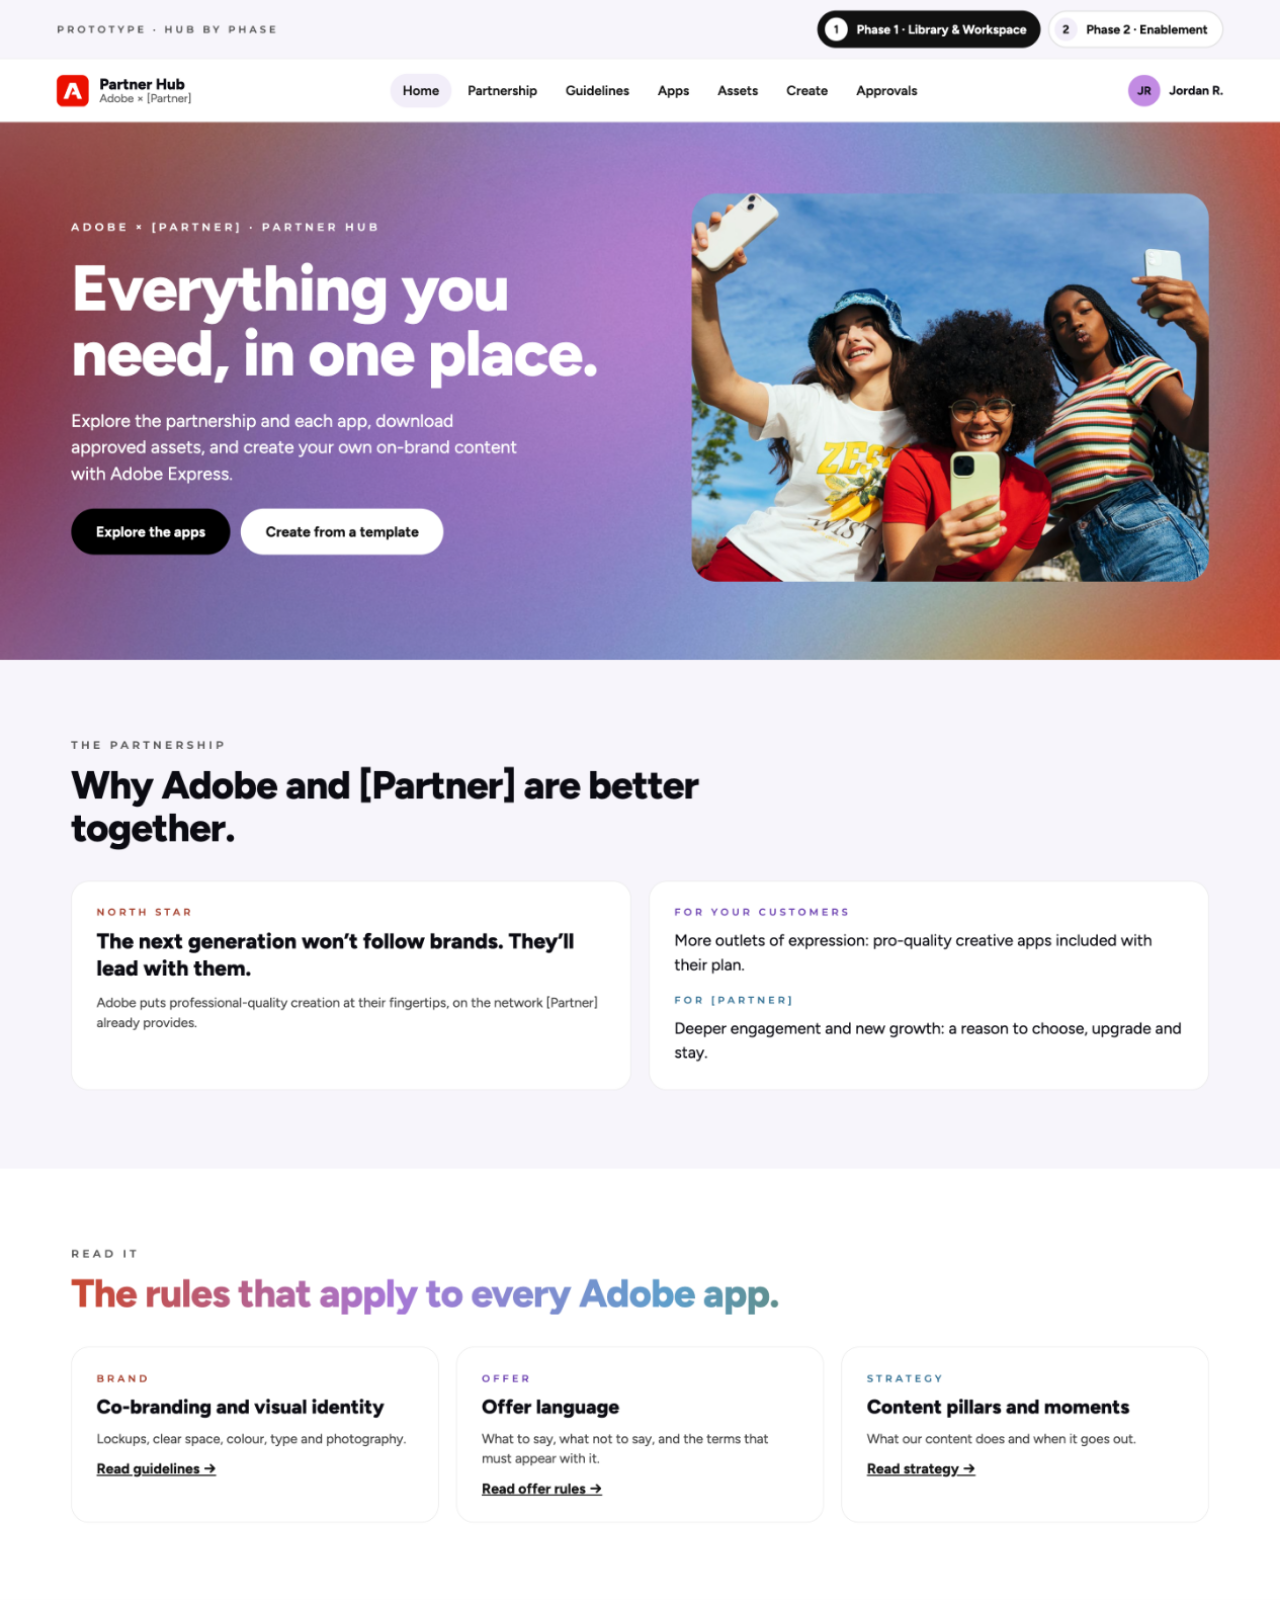
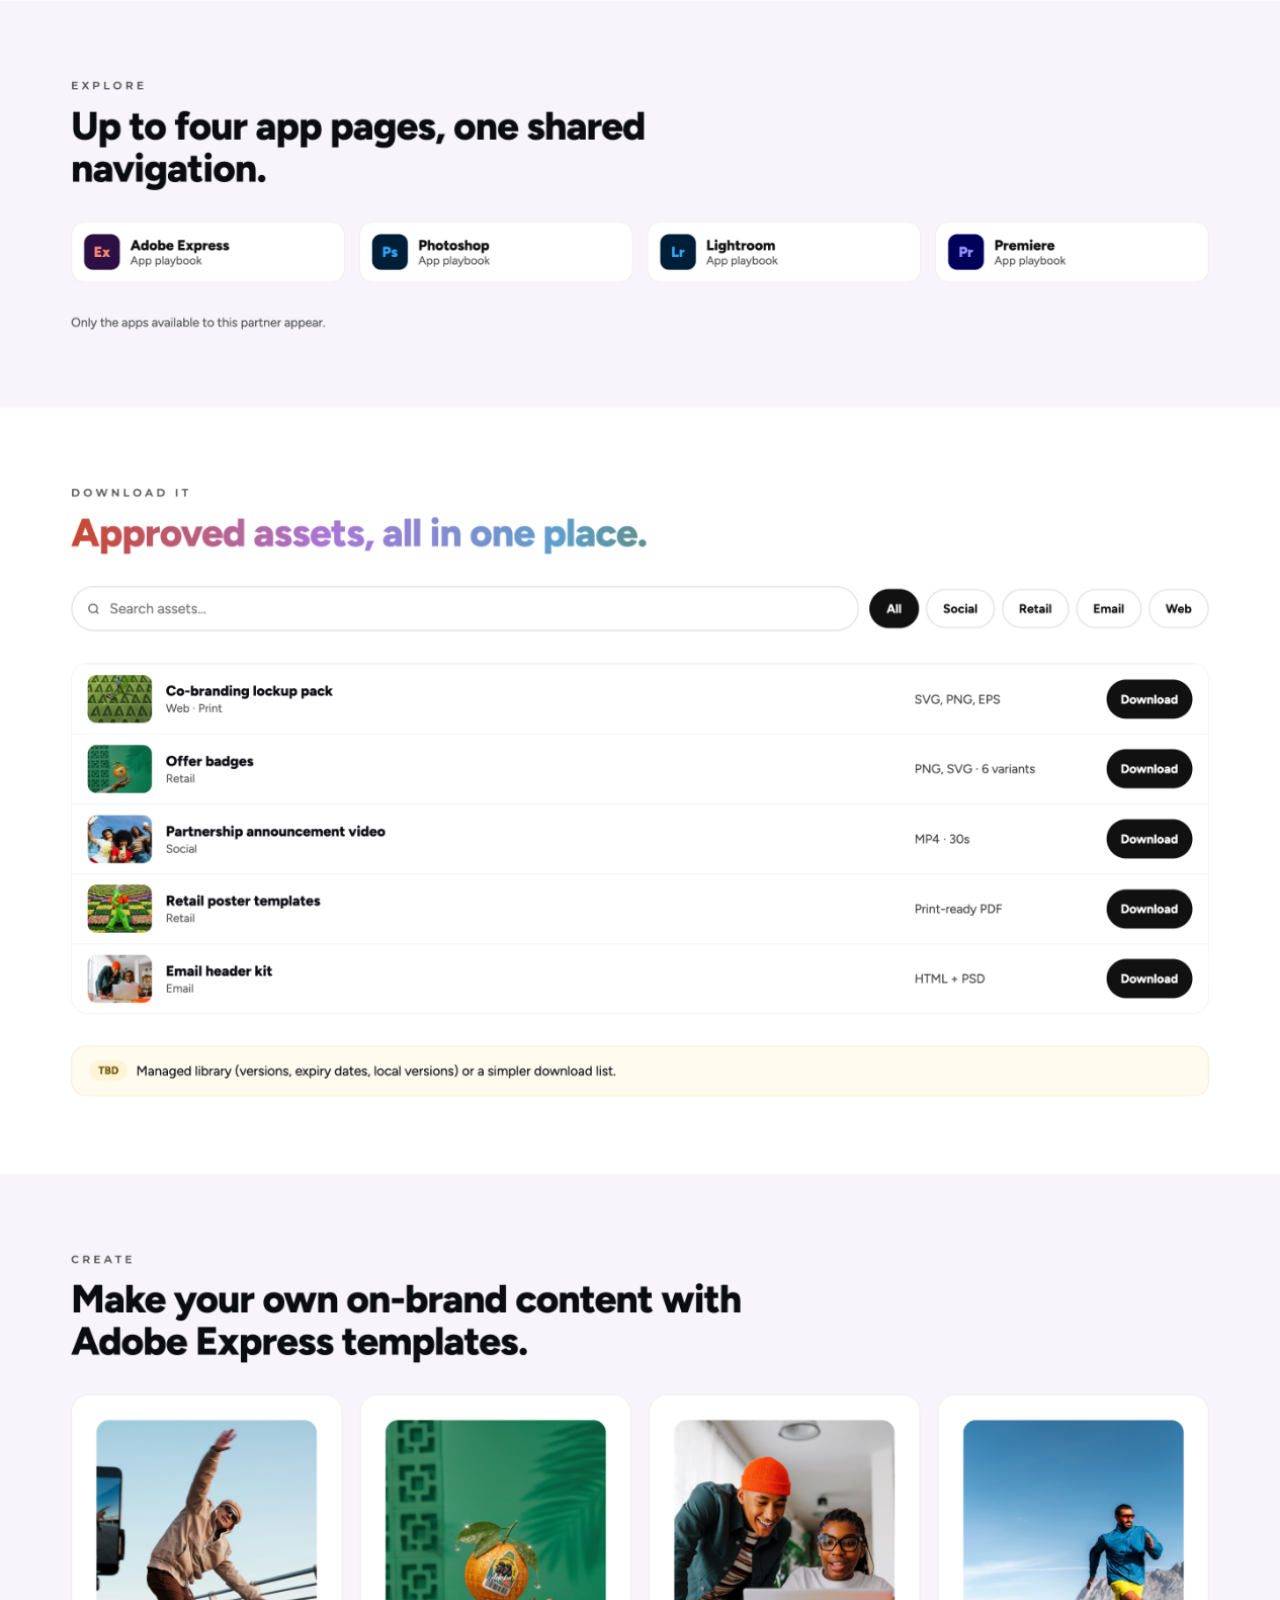
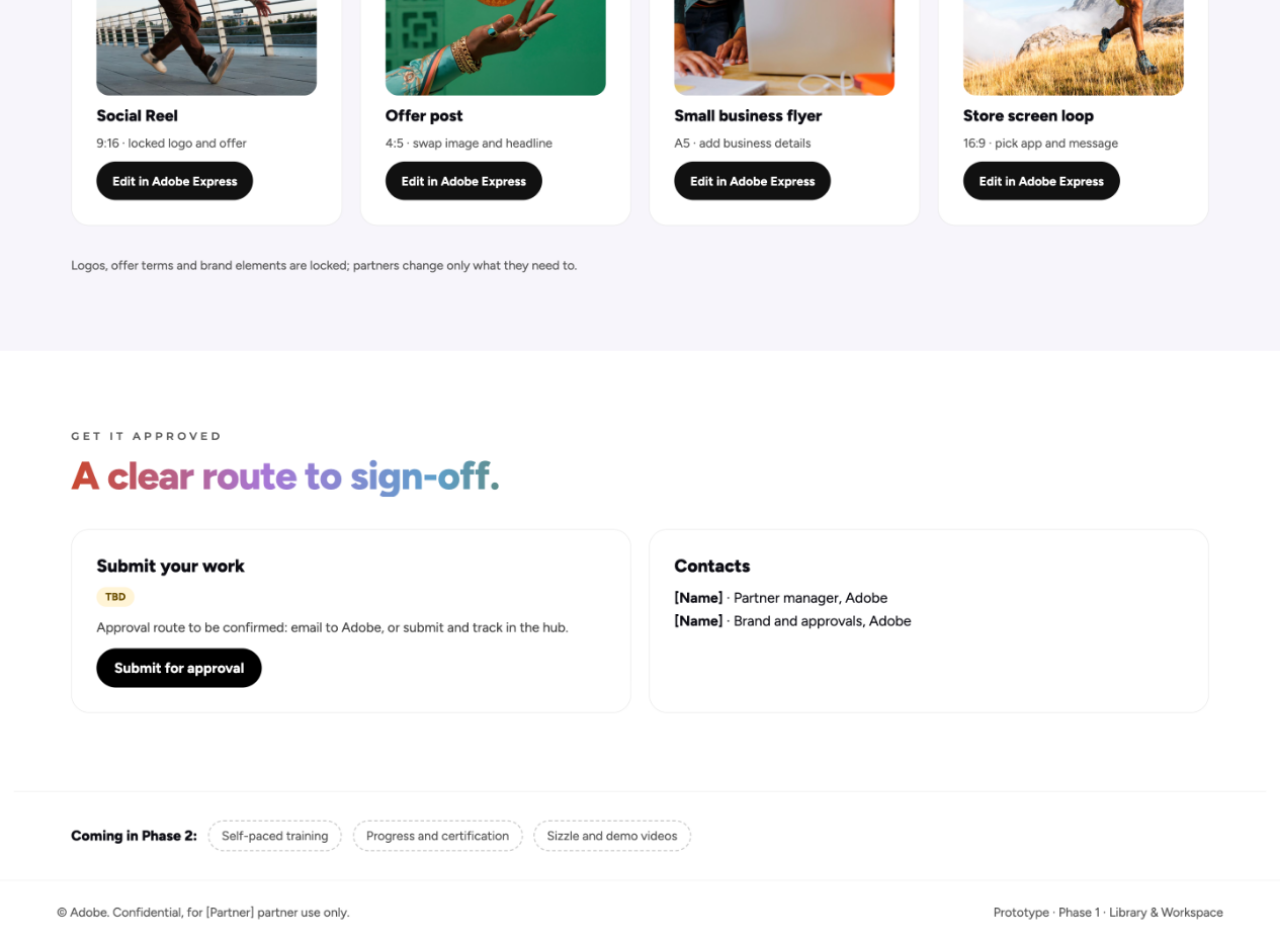
==== adobe-partner-hub/index.html @ 7ef020b9 "Move Adobe Partner Hub into /adobe-partner-hub Co-Authored-By: Claude Sonnet 5.5 <noreply@anthropic." ====
<!doctype html>
<html lang="en">
  <head>
    
    <meta charset="UTF-8" />
    <meta name="viewport" content="width=device-width, initial-scale=1.0" />
    <title>Adobe Partner Hub — Phase 1 Reference</title>
    
    <meta name="description" content="AI-populated phase one reference for the Adobe Partner Hub.">
    <meta property="og:title" content="Adobe Partner Hub — Phase 1 Reference">
    <meta property="og:description" content="AI-populated phase one reference for the Adobe Partner Hub.">
    <meta property="og:image" content="assets/232a1.png">
    <meta name="twitter:card" content="summary_large_image">
    <meta name="twitter:image" content="assets/232a1.png">
    <script type="module" crossorigin src="assets/index-DdVs8iiM.js"></script>
    <link rel="stylesheet" crossorigin href="assets/index-BtlYPHPP.css">
  </head>
  <body>
    
    <div id="root"></div>
    
  </body>
</html>
---- adobe-partner-hub/assets/index-BtlYPHPP.css ----
/*! tailwindcss v4.2.2 | MIT License | https://tailwindcss.com */
@layer properties{@supports (((-webkit-hyphens:none)) and (not (margin-trim:inline))) or ((-moz-orient:inline) and (not (color:rgb(from red r g b)))){*,:before,:after,::backdrop{--tw-rotate-x:initial;--tw-rotate-y:initial;--tw-rotate-z:initial;--tw-skew-x:initial;--tw-skew-y:initial;--tw-blur:initial;--tw-brightness:initial;--tw-contrast:initial;--tw-grayscale:initial;--tw-hue-rotate:initial;--tw-invert:initial;--tw-opacity:initial;--tw-saturate:initial;--tw-sepia:initial;--tw-drop-shadow:initial;--tw-drop-shadow-color:initial;--tw-drop-shadow-alpha:100%;--tw-drop-shadow-size:initial}}}@layer theme{:root,:host{--font-sans:ui-sans-serif, system-ui, sans-serif, "Apple Color Emoji", "Segoe UI Emoji", "Segoe UI Symbol", "Noto Color Emoji";--font-mono:ui-monospace, SFMono-Regular, Menlo, Monaco, Consolas, "Liberation Mono", "Courier New", monospace;--color-white:#fff;--spacing:.25rem;--default-font-family:var(--font-sans);--default-mono-font-family:var(--font-mono)}}@layer base{*,:after,:before,::backdrop{box-sizing:border-box;border:0 solid;margin:0;padding:0}::file-selector-button{box-sizing:border-box;border:0 solid;margin:0;padding:0}html,:host{-webkit-text-size-adjust:100%;tab-size:4;line-height:1.5;font-family:var(--default-font-family,ui-sans-serif, system-ui, sans-serif, "Apple Color Emoji", "Segoe UI Emoji", "Segoe UI Symbol", "Noto Color Emoji");font-feature-settings:var(--default-font-feature-settings,normal);font-variation-settings:var(--default-font-variation-settings,normal);-webkit-tap-highlight-color:transparent}hr{height:0;color:inherit;border-top-width:1px}abbr:where([title]){-webkit-text-decoration:underline dotted;text-decoration:underline dotted}h1,h2,h3,h4,h5,h6{font-size:inherit;font-weight:inherit}a{color:inherit;-webkit-text-decoration:inherit;-webkit-text-decoration:inherit;-webkit-text-decoration:inherit;-webkit-text-decoration:inherit;text-decoration:inherit}b,strong{font-weight:bolder}code,kbd,samp,pre{font-family:var(--default-mono-font-family,ui-monospace, SFMono-Regular, Menlo, Monaco, Consolas, "Liberation Mono", "Courier New", monospace);font-feature-settings:var(--default-mono-font-feature-settings,normal);font-variation-settings:var(--default-mono-font-variation-settings,normal);font-size:1em}small{font-size:80%}sub,sup{vertical-align:baseline;font-size:75%;line-height:0;position:relative}sub{bottom:-.25em}sup{top:-.5em}table{text-indent:0;border-color:inherit;border-collapse:collapse}:-moz-focusring{outline:auto}progress{vertical-align:baseline}summary{display:list-item}ol,ul,menu{list-style:none}img,svg,video,canvas,audio,iframe,embed,object{vertical-align:middle;display:block}img,video{max-width:100%;height:auto}button,input,select,optgroup,textarea{font:inherit;font-feature-settings:inherit;font-variation-settings:inherit;letter-spacing:inherit;color:inherit;opacity:1;background-color:#0000;border-radius:0}::file-selector-button{font:inherit;font-feature-settings:inherit;font-variation-settings:inherit;letter-spacing:inherit;color:inherit;opacity:1;background-color:#0000;border-radius:0}:where(select:is([multiple],[size])) optgroup{font-weight:bolder}:where(select:is([multiple],[size])) optgroup option{padding-inline-start:20px}::file-selector-button{margin-inline-end:4px}::placeholder{opacity:1}@supports (not ((-webkit-appearance:-apple-pay-button))) or (contain-intrinsic-size:1px){::placeholder{color:currentColor}@supports (color:color-mix(in lab, red, red)){::placeholder{color:color-mix(in oklab, currentcolor 50%, transparent)}}}textarea{resize:vertical}::-webkit-search-decoration{-webkit-appearance:none}::-webkit-date-and-time-value{min-height:1lh;text-align:inherit}::-webkit-datetime-edit{display:inline-flex}::-webkit-datetime-edit-fields-wrapper{padding:0}::-webkit-datetime-edit{padding-block:0}::-webkit-datetime-edit-year-field{padding-block:0}::-webkit-datetime-edit-month-field{padding-block:0}::-webkit-datetime-edit-day-field{padding-block:0}::-webkit-datetime-edit-hour-field{padding-block:0}::-webkit-datetime-edit-minute-field{padding-block:0}::-webkit-datetime-edit-second-field{padding-block:0}::-webkit-datetime-edit-millisecond-field{padding-block:0}::-webkit-datetime-edit-meridiem-field{padding-block:0}::-webkit-calendar-picker-indicator{line-height:1}:-moz-ui-invalid{box-shadow:none}button,input:where([type=button],[type=reset],[type=submit]){appearance:button}::file-selector-button{appearance:button}::-webkit-inner-spin-button{height:auto}::-webkit-outer-spin-button{height:auto}[hidden]:where(:not([hidden=until-found])){display:none!important}html{background:#fff}body{background:#fff;min-width:320px}img{-webkit-user-select:none;user-select:none}}@layer components;@layer utilities{.sr-only{clip-path:inset(50%);white-space:nowrap;border-width:0;width:1px;height:1px;margin:-1px;padding:0;position:absolute;overflow:hidden}.fixed{position:fixed}.static{position:static}.start{inset-inline-start:var(--spacing)}.block{display:block}.grid{display:grid}.hidden{display:none}.inline{display:inline}.h-auto{height:auto}.min-h-dvh{min-height:100dvh}.w-full{width:100%}.transform{transform:var(--tw-rotate-x,) var(--tw-rotate-y,) var(--tw-rotate-z,) var(--tw-skew-x,) var(--tw-skew-y,)}.bg-white{background-color:var(--color-white)}.filter{filter:var(--tw-blur,) var(--tw-brightness,) var(--tw-contrast,) var(--tw-grayscale,) var(--tw-hue-rotate,) var(--tw-invert,) var(--tw-saturate,) var(--tw-sepia,) var(--tw-drop-shadow,)}}@property --tw-rotate-x{syntax:"*";inherits:false}@property --tw-rotate-y{syntax:"*";inherits:false}@property --tw-rotate-z{syntax:"*";inherits:false}@property --tw-skew-x{syntax:"*";inherits:false}@property --tw-skew-y{syntax:"*";inherits:false}@property --tw-blur{syntax:"*";inherits:false}@property --tw-brightness{syntax:"*";inherits:false}@property --tw-contrast{syntax:"*";inherits:false}@property --tw-grayscale{syntax:"*";inherits:false}@property --tw-hue-rotate{syntax:"*";inherits:false}@property --tw-invert{syntax:"*";inherits:false}@property --tw-opacity{syntax:"*";inherits:false}@property --tw-saturate{syntax:"*";inherits:false}@property --tw-sepia{syntax:"*";inherits:false}@property --tw-drop-shadow{syntax:"*";inherits:false}@property --tw-drop-shadow-color{syntax:"*";inherits:false}@property --tw-drop-shadow-alpha{syntax:"<percentage>";inherits:false;initial-value:100%}@property --tw-drop-shadow-size{syntax:"*";inherits:false}
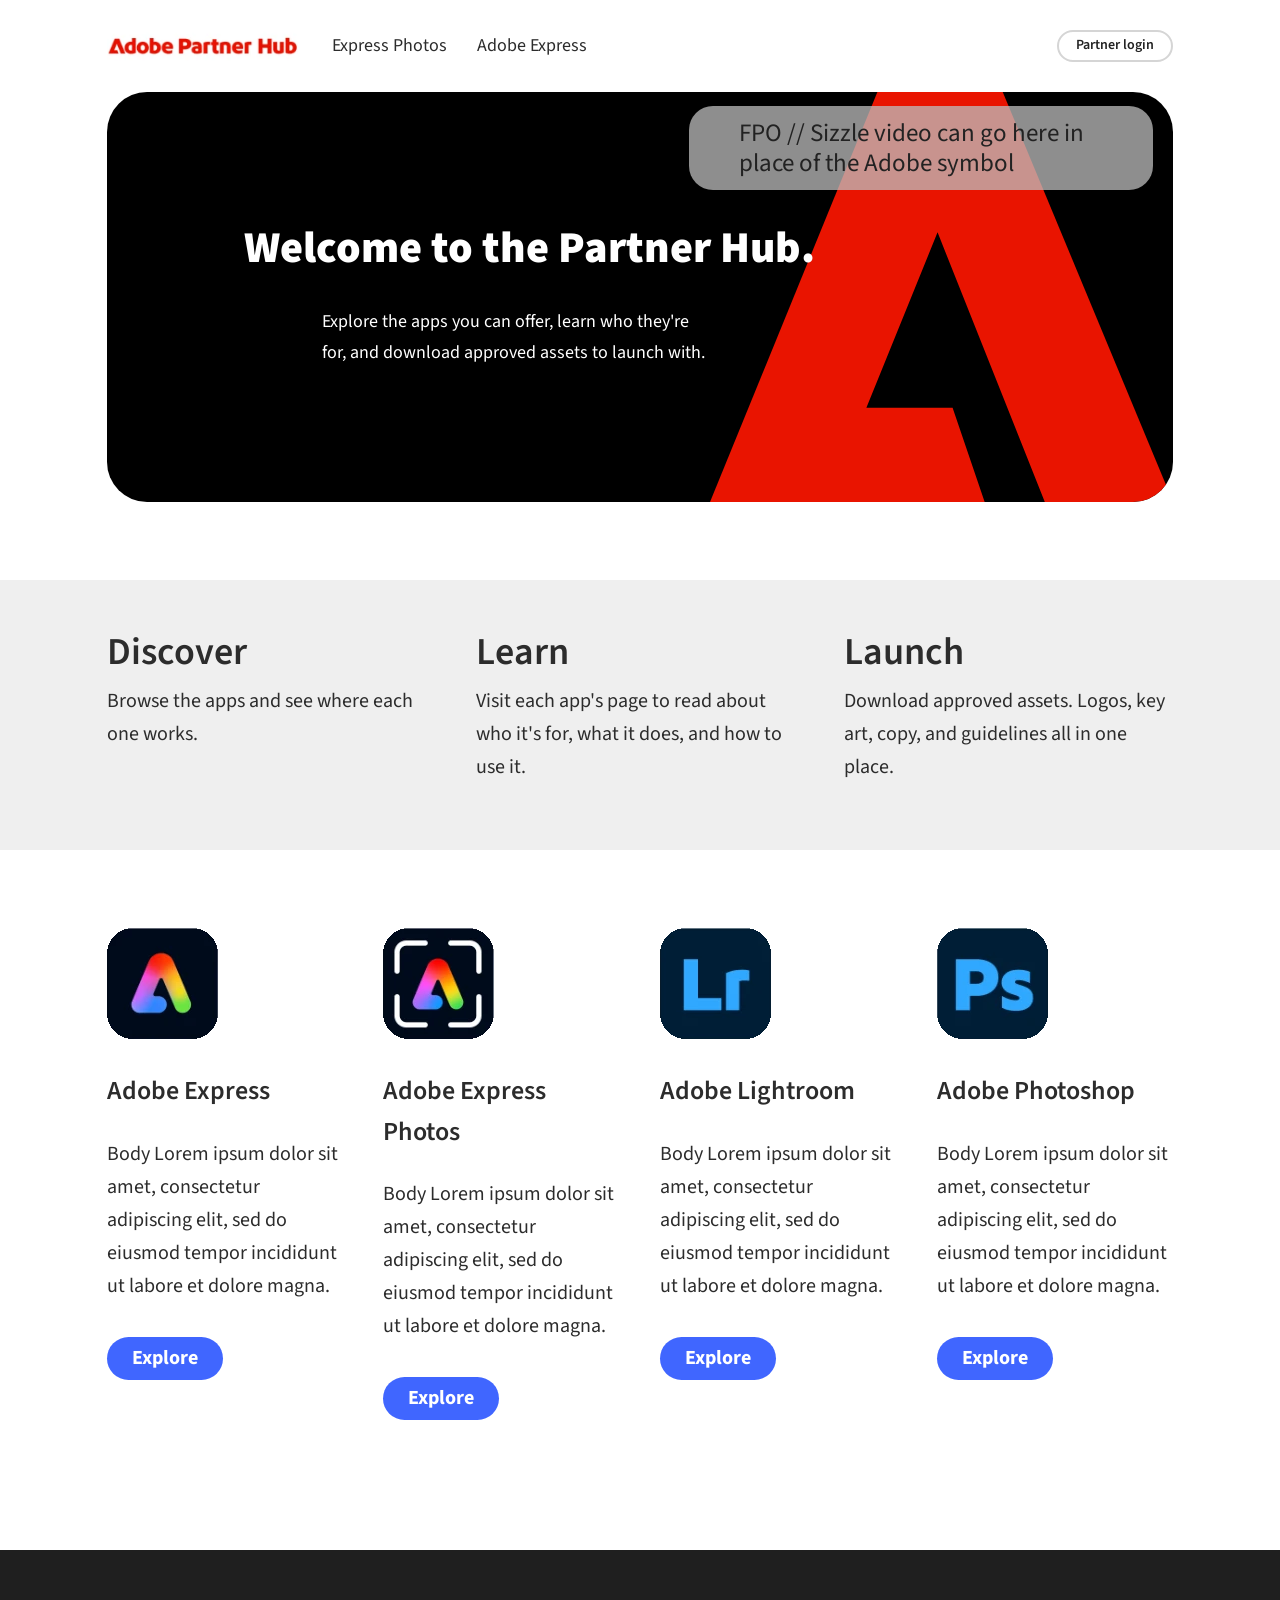
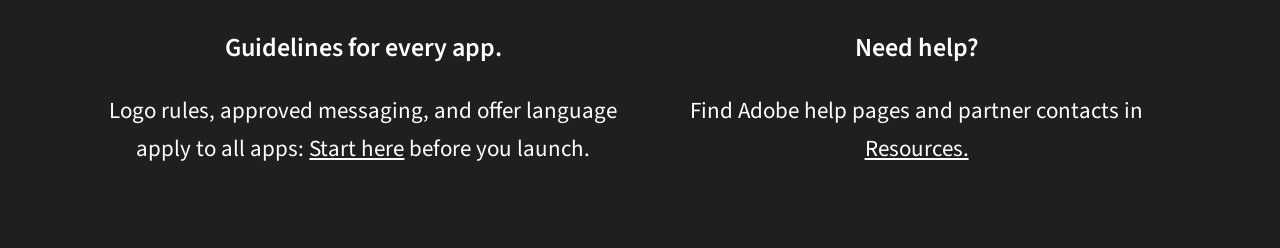
==== commit 9321c92f: "Replace adobe-partner-hub with iFrame test page Static page with live text, embedded logos and per-a" ====
--- a/adobe-partner-hub/index.html
+++ b/adobe-partner-hub/index.html
@@ -1,23 +1,111 @@
 <!doctype html>
 <html lang="en">
-  <head>
-    
-    <meta charset="UTF-8" />
-    <meta name="viewport" content="width=device-width, initial-scale=1.0" />
-    <title>Adobe Partner Hub — Phase 1 Reference</title>
-    
-    <meta name="description" content="AI-populated phase one reference for the Adobe Partner Hub.">
-    <meta property="og:title" content="Adobe Partner Hub — Phase 1 Reference">
-    <meta property="og:description" content="AI-populated phase one reference for the Adobe Partner Hub.">
-    <meta property="og:image" content="assets/232a1.png">
-    <meta name="twitter:card" content="summary_large_image">
-    <meta name="twitter:image" content="assets/232a1.png">
-    <script type="module" crossorigin src="assets/index-DdVs8iiM.js"></script>
-    <link rel="stylesheet" crossorigin href="assets/index-BtlYPHPP.css">
-  </head>
-  <body>
-    
-    <div id="root"></div>
-    
-  </body>
+<head>
+<meta charset="utf-8">
+<meta name="viewport" content="width=device-width, initial-scale=1">
+<title>Adobe Partner Hub</title>
+<link href="https://fonts.googleapis.com/css2?family=Source+Sans+3:wght@400;600;700;900&display=swap" rel="stylesheet">
+<style>
+*{box-sizing:border-box;margin:0}
+html,body{background:#fff}body{font-family:"Source Sans 3","Adobe Clean",Helvetica,Arial,sans-serif;color:#2c2c2c;background:#fff;font-size:18px;line-height:1.55}
+a{color:inherit}
+.wrap{max-width:1000px;margin:0 auto;padding:0 24px}
+@media(min-width:1100px){.wrap{max-width:none;padding:0 8.35%}}
+header{display:flex;align-items:center;gap:32px;padding-top:30px;padding-bottom:30px}
+header img{height:30px;display:block}
+header nav{display:flex;gap:30px;flex:1}
+header nav a{text-decoration:none;font-size:18px}
+.login{border:2px solid #d5d5d5;border-radius:99px;padding:3px 17px;font-size:14px;font-weight:600;text-decoration:none;color:#222}
+.hero{position:relative;overflow:hidden;background:#000;color:#fff;border-radius:40px;min-height:410px;display:flex;align-items:center;margin-bottom:78px}
+.hero-text{position:relative;z-index:2;padding:0 0 0 137px;max-width:68%}.hero h1{white-space:nowrap}
+.hero h1{font-size:44px;font-weight:900;line-height:1.1;margin-bottom:34px}
+.hero p{font-size:18px;line-height:1.7;padding-left:78px;max-width:470px}
+.hero svg{position:absolute;right:0;bottom:0;height:100%;width:auto;z-index:1}
+.fpo{position:absolute;z-index:3;top:14px;right:20px;width:464px;max-width:55%;background:rgba(190,190,190,.75);color:#222;border-radius:24px;padding:12px 50px;font-size:25px;line-height:1.2}
+.band{background:#efefef;padding:50px 0 66px}
+.band .wrap{display:grid;grid-template-columns:repeat(3,1fr);gap:40px}
+.band h2{font-size:38px;font-weight:600;line-height:1.2;margin-bottom:10px}
+.band p{font-size:20px;line-height:1.65}
+.apps{padding:78px 0 130px}
+.apps .wrap{display:grid;grid-template-columns:repeat(4,1fr);gap:40px}
+.apps img{width:111px;height:111px;display:block;margin-bottom:32px}
+.apps h3{font-size:26px;font-weight:600;margin-bottom:26px}
+.apps p{font-size:20px;line-height:1.65;margin-bottom:34px}
+.btn{display:inline-block;background:#4066ff;color:#fff;text-decoration:none;font-weight:700;font-size:20px;border-radius:99px;padding:6px 25px}
+footer{background:#1f1f1f;color:#fff;padding:78px 0 80px;text-align:center}
+footer .wrap{display:grid;grid-template-columns:1fr 1fr;gap:40px;max-width:1300px}
+footer h3{font-size:26px;font-weight:600;margin-bottom:24px}
+footer p{font-size:23px;line-height:1.65}
+@media(max-width:1000px){
+ .apps .wrap{grid-template-columns:repeat(2,1fr)}
+ .hero-text{padding-left:48px}.hero p{padding-left:0}
+}
+@media(max-width:700px){
+ header{flex-wrap:wrap;gap:12px 20px}header nav{order:3;flex-basis:100%}
+ .hero{min-height:360px;border-radius:28px}.hero h1{white-space:normal}.hero-text{padding:0 24px;max-width:100%}.hero h1{font-size:34px}
+ .hero svg{opacity:.4}.fpo{display:none}
+ .band .wrap,.apps .wrap,footer .wrap{grid-template-columns:1fr}
+}
+.detail{padding:32px max(16px,env(safe-area-inset-left,0px)) 64px;max-width:1000px;margin:0 auto}
+.detail img{display:block;width:160px;height:160px;margin:56px auto 24px}
+.detail h1{text-align:center;font-size:32px;font-weight:600}
+.back{display:inline-block;color:#2c2c2c;border:2px solid #d5d5d5;border-radius:99px;padding:4px 20px;font-weight:600;font-size:16px;text-decoration:none}
+.back:hover{background:#efefef}
+</style>
+</head>
+<body>
+
+<div id="home">
+<div class="wrap">
+ <header>
+  <a href="#"><img src="[data-uri]" alt="Adobe Partner Hub"></a>
+  <nav><a href="#">Express Photos</a><a href="#">Adobe Express</a></nav>
+  <a class="login" href="#">Partner login</a>
+ </header>
+ <section class="hero">
+  <div class="hero-text">
+   <h1>Welcome to the Partner Hub.</h1>
+   <p>Explore the apps you can offer, learn who they're for, and download approved assets to launch with.</p>
+  </div>
+  <svg viewBox="0 0 462 409" preserveAspectRatio="xMaxYMax meet" aria-hidden="true"><path fill="#e91400" d="M0 409L167 0H292L462 409Z"/><path fill="#000" d="M227 140L334 409H274L242 315H156Z"/></svg>
+  <div class="fpo">FPO // Sizzle video can go here in place of the Adobe symbol</div>
+ </section>
+</div>
+
+<section class="band"><div class="wrap">
+ <div><h2>Discover</h2><p>Browse the apps and see where each one works.</p></div>
+ <div><h2>Learn</h2><p>Visit each app's page to read about who it's for, what it does, and how to use it.</p></div>
+ <div><h2>Launch</h2><p>Download approved assets. Logos, key art, copy, and guidelines all in one place.</p></div>
+</div></section>
+
+<section class="apps"><div class="wrap">
+ <div><img src="[data-uri]" alt=""><h3>Adobe Express</h3><p>Body Lorem ipsum dolor sit amet, consectetur adipiscing elit, sed do eiusmod tempor incididunt ut labore et dolore magna.</p><a class="btn" href="#express">Explore</a></div>
+ <div><img src="[data-uri]" alt=""><h3>Adobe Express Photos</h3><p>Body Lorem ipsum dolor sit amet, consectetur adipiscing elit, sed do eiusmod tempor incididunt ut labore et dolore magna.</p><a class="btn" href="#express-photos">Explore</a></div>
+ <div><img src="[data-uri]" alt=""><h3>Adobe Lightroom</h3><p>Body Lorem ipsum dolor sit amet, consectetur adipiscing elit, sed do eiusmod tempor incididunt ut labore et dolore magna.</p><a class="btn" href="#lightroom">Explore</a></div>
+ <div><img src="[data-uri]" alt=""><h3>Adobe Photoshop</h3><p>Body Lorem ipsum dolor sit amet, consectetur adipiscing elit, sed do eiusmod tempor incididunt ut labore et dolore magna.</p><a class="btn" href="#photoshop">Explore</a></div>
+</div></section>
+
+<footer><div class="wrap">
+ <div><h3>Guidelines for every app.</h3><p>Logo rules, approved messaging, and offer language apply to all apps: <a href="#">Start here</a> before you launch.</p></div>
+ <div><h3>Need help?</h3><p>Find Adobe help pages and partner contacts in <a href="#">Resources.</a></p></div>
+</div></footer>
+</div>
+<section class="detail" id="view-express" hidden><a class="back" href="#home">&larr; Back</a><img src="[data-uri]" alt="Adobe Express logo" width="160" height="160"><h1>Adobe Express</h1></section>
+<section class="detail" id="view-express-photos" hidden><a class="back" href="#home">&larr; Back</a><img src="[data-uri]" alt="Adobe Express Photos logo" width="160" height="160"><h1>Adobe Express Photos</h1></section>
+<section class="detail" id="view-lightroom" hidden><a class="back" href="#home">&larr; Back</a><img src="[data-uri]" alt="Adobe Lightroom logo" width="160" height="160"><h1>Adobe Lightroom</h1></section>
+<section class="detail" id="view-photoshop" hidden><a class="back" href="#home">&larr; Back</a><img src="[data-uri]" alt="Adobe Photoshop logo" width="160" height="160"><h1>Adobe Photoshop</h1></section>
+<script>
+(function(){
+var ids=["express","express-photos","lightroom","photoshop"],home=document.getElementById("home");
+function show(){
+ var h=location.hash.slice(1),on=ids.indexOf(h)>-1;
+ home.hidden=on;
+ ids.forEach(function(k){document.getElementById("view-"+k).hidden=(k!==h)});
+ window.scrollTo(0,0);
+}
+window.addEventListener("hashchange",show);show();
+})();
+</script>
+
+</body>
 </html>
